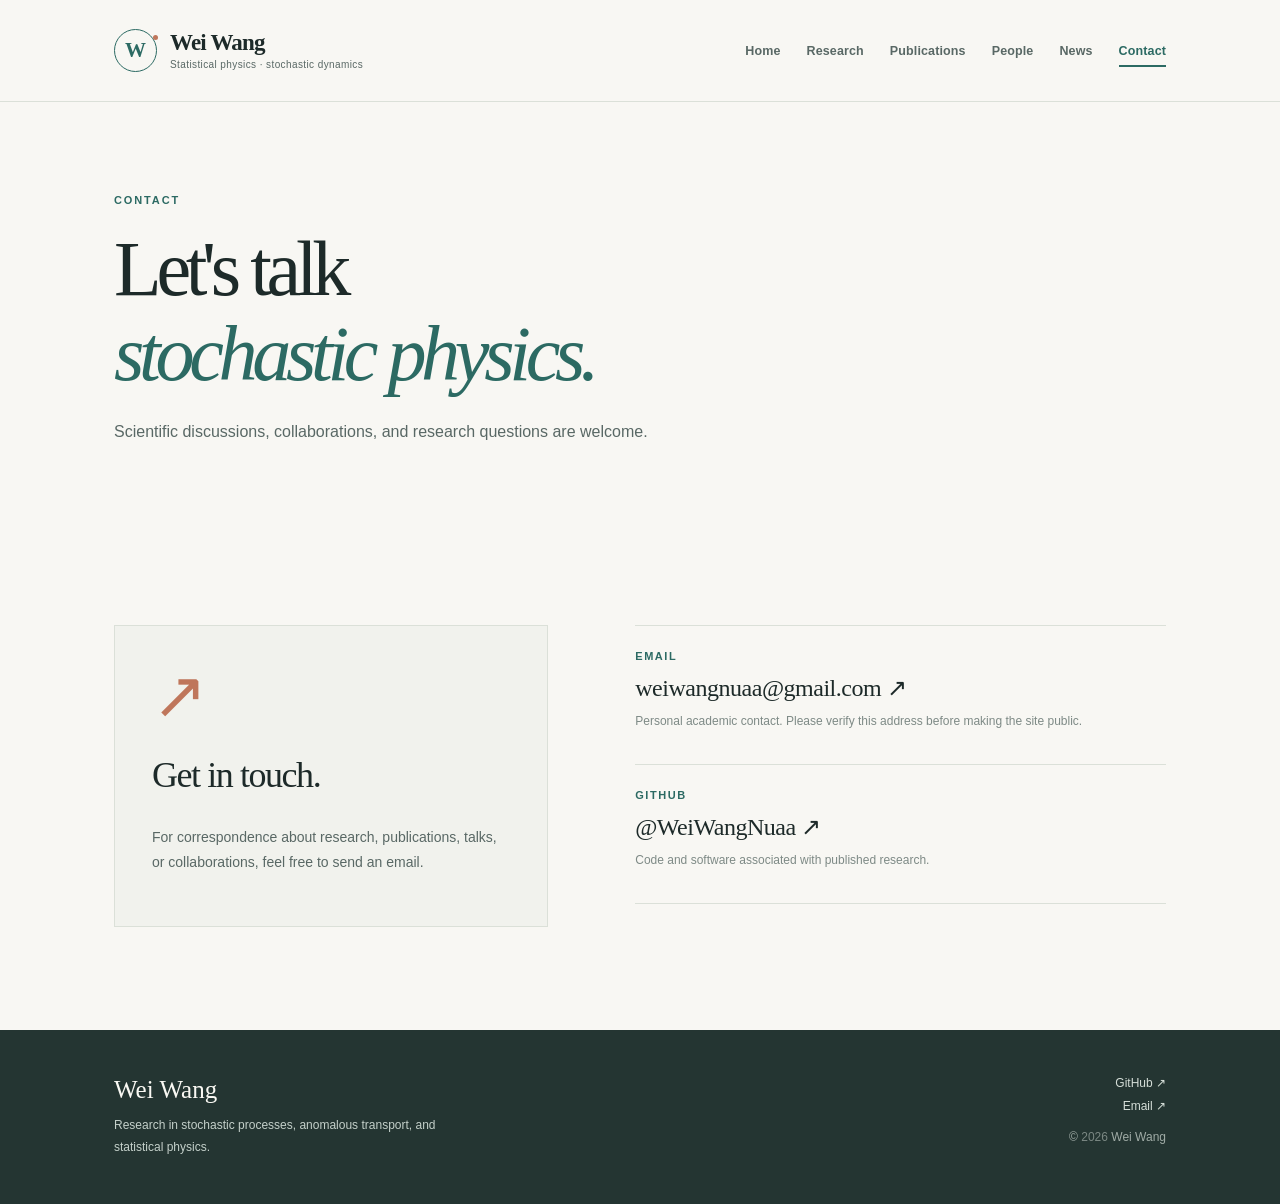
==== contact/index.html @ 881d7e01 "Publish Wei Wang’s academic website" ====
<!doctype html>
<html lang="en"><head>
  <meta charset="utf-8"><meta name="viewport" content="width=device-width, initial-scale=1">
  <meta name="color-scheme" content="light">
  <meta name="description" content="Get in touch with Wei Wang about stochastic physics research and collaboration.">
  <meta name="author" content="Wei Wang">
  <meta property="og:type" content="website"><meta property="og:title" content="Contact | Wei Wang">
  <meta property="og:description" content="Get in touch with Wei Wang about stochastic physics research and collaboration."><meta property="og:url" content="https://weiwangnuaa.github.io/contact/">
  <meta name="theme-color" content="#f8f7f3">
  <link rel="canonical" href="https://weiwangnuaa.github.io/contact/">
  <link rel="icon" type="image/svg+xml" href="../assets/favicon.svg">
  <link rel="stylesheet" href="../assets/styles.css">
  <script src="../assets/site.js" defer></script>
  <title>Contact | Wei Wang</title>
</head><body>
<a class="skip-link" href="#main">Skip to content</a>
<header class="site-header">
  <div class="container header-inner">
    <a class="brand" href="../" aria-label="Wei Wang, home">
      <span class="brand-icon" aria-hidden="true"><span>W</span><i></i></span>
      <span class="brand-lines"><b>Wei Wang</b><small>Statistical physics · stochastic dynamics</small></span>
    </a>
    <button class="menu-toggle" type="button" aria-expanded="false" aria-controls="main-navigation"><span class="menu-text">Menu</span><span class="menu-lines" aria-hidden="true"><i></i><i></i><i></i></span></button>
    <nav id="main-navigation" class="site-nav" aria-label="Main navigation"><a class="nav-link" href="../">Home</a><a class="nav-link" href="../research/">Research</a><a class="nav-link" href="../publications/">Publications</a><a class="nav-link" href="../people/">People</a><a class="nav-link" href="../news/">News</a><a class="nav-link is-active" href="../contact/" aria-current="page">Contact</a></nav>
  </div>
</header>
<main id="main" tabindex="-1"><section class="page-intro container"><p class="eyebrow">CONTACT</p><h1>Let's talk<br><em>stochastic physics.</em></h1><p class="page-lead">Scientific discussions, collaborations, and research questions are welcome.</p></section>
<section class="section"><div class="container contact-grid"><div class="contact-highlight"><div class="contact-symbol" aria-hidden="true">↗</div><h2>Get in touch.</h2><p>For correspondence about research, publications, talks, or collaborations, feel free to send an email.</p></div><div class="contact-links"><div><span class="contact-label">EMAIL</span><a class="contact-big" href="mailto:weiwangnuaa@gmail.com">weiwangnuaa@gmail.com ↗</a><p>Personal academic contact. Please verify this address before making the site public.</p></div><div><span class="contact-label">GITHUB</span><a class="contact-big" href="https://github.com/WeiWangNuaa" target="_blank" rel="noopener noreferrer">@WeiWangNuaa ↗</a><p>Code and software associated with published research.</p></div></div></div></section></main>
<footer class="site-footer"><div class="container footer-grid">
  <div><a class="footer-name" href="../">Wei Wang</a><p>Research in stochastic processes, anomalous transport, and statistical physics.</p></div>
  <div class="footer-right"><a href="https://github.com/WeiWangNuaa" target="_blank" rel="noopener noreferrer">GitHub ↗</a><a href="mailto:weiwangnuaa@gmail.com">Email ↗</a><span>© <span id="copyright-year">2026</span> Wei Wang</span></div>
</div></footer>
</body></html>
---- assets/styles.css ----
/* Academic website for Wei Wang — plain CSS, no build step. */
:root{--paper:#f8f7f3;--paper-alt:#f1f2ed;--white:#fff;--ink:#1d2a29;--soft:#596865;--muted:#7e8a86;--accent:#2c6a63;--accent-hover:#214f4a;--rust:#bf765b;--border:#dbe0d8;--serif:Georgia,"Times New Roman",serif;--sans:Inter,ui-sans-serif,-apple-system,BlinkMacSystemFont,"Segoe UI",Arial,sans-serif;--container:1120px}
*{box-sizing:border-box}html{scroll-behavior:smooth}body{margin:0;color:var(--ink);background:var(--paper);font-family:var(--sans);-webkit-font-smoothing:antialiased}a{color:inherit;text-decoration:none}button,input{font:inherit}button{cursor:pointer}a:focus-visible,button:focus-visible,input:focus-visible{outline:3px solid var(--rust);outline-offset:4px}img{max-width:100%;display:block}p{line-height:1.78}h1,h2,h3,h4,p{margin-top:0}.container{max-width:var(--container);padding:0 34px;margin:0 auto}.sr-only{position:absolute;width:1px;height:1px;padding:0;margin:-1px;overflow:hidden;clip:rect(0,0,0,0);white-space:nowrap;border:0}.skip-link{position:absolute;left:10px;top:-70px;background:var(--ink);color:#fff;padding:12px;z-index:50}.skip-link:focus{top:10px}.site-header{border-bottom:1px solid var(--border);background:rgba(248,247,243,.97);z-index:20;position:relative}.header-inner{display:flex;align-items:center;justify-content:space-between;height:101px;gap:22px}.brand{display:flex;align-items:center;gap:13px;flex-shrink:0}.brand-icon{display:flex;align-items:center;justify-content:center;position:relative;width:43px;height:43px;border:1.5px solid var(--accent);border-radius:50%;color:var(--accent);font-family:var(--serif);font-weight:bold;font-size:21px}.brand-icon i{width:5px;height:5px;background:var(--rust);border-radius:50%;position:absolute;right:-2px;top:5px}.brand-lines{display:flex;flex-direction:column;gap:5px}.brand-lines b{font-family:var(--serif);font-size:23px;letter-spacing:-.035em;line-height:1}.brand-lines small{font-size:10px;letter-spacing:.04em;color:var(--soft);white-space:nowrap}.site-nav{display:flex;align-items:center;gap:26px}.nav-link{font-size:12.5px;font-weight:590;letter-spacing:.01em;color:var(--soft);transition:color .2s}.nav-link:hover,.nav-link.is-active{color:var(--accent)}.nav-link.is-active:after{content:"";display:block;height:2px;background:var(--accent);margin-top:7px;margin-bottom:-9px}.menu-toggle{display:none}.eyebrow{margin:0 0 19px;color:var(--accent);font-size:11px;font-weight:760;line-height:1.4;letter-spacing:.17em;text-transform:uppercase}.hero{overflow:hidden}.hero-grid{display:grid;grid-template-columns:1.02fr .98fr;align-items:center;gap:52px;padding-top:106px;padding-bottom:112px}.hero-label{display:flex;align-items:center;gap:10px}.status-dot{display:inline-block;width:7px;height:7px;border-radius:50%;background:var(--rust);box-shadow:0 0 0 4px #bf765b16}.hero h1,.page-intro h1{font-family:var(--serif);font-weight:400;letter-spacing:-.068em;line-height:1.08;font-size:clamp(53px,5.1vw,78px);margin-bottom:26px}.hero h1 em,.page-intro h1 em,.outro-section h2 em{font-weight:400;color:var(--accent)}.hero-description{max-width:510px;font-size:17px;line-height:1.8;color:var(--soft);margin-bottom:29px}.hero-actions,.person-actions{display:flex;flex-wrap:wrap;gap:12px;align-items:center}.btn{display:inline-flex;align-items:center;justify-content:center;gap:20px;min-height:47px;padding:0 21px;font-size:13px;font-weight:650;transition:background .2s,transform .2s,color .2s}.btn:hover{transform:translateY(-2px)}.btn-primary{color:#fff;background:var(--accent);border:1px solid var(--accent)}.btn-primary:hover{background:var(--accent-hover)}.btn-outline{border:1px solid #aab9b0;color:var(--accent)}.btn-outline:hover{border-color:var(--accent);background:#fff}.btn-plain{color:var(--accent);border:1px solid transparent}.btn-plain:hover{border-color:var(--border)}.hero-footnote{display:flex;align-items:center;gap:15px;color:var(--muted);font-size:11px;letter-spacing:.015em;margin:49px 0 0}.thin-line{width:34px;height:1px;background:var(--rust)}.hero-art{position:relative;background:#edf0e9;border:1px solid #dfe5da;padding:20px 19px 10px;box-shadow:12px 14px 0 #e9eae3}.figure-topline,.figure-bottomline{display:flex;justify-content:space-between;text-transform:uppercase;font-size:10px;font-weight:650;color:#667972;letter-spacing:.08em}.figure-topline{padding:6px 8px 0}.figure-bottomline{padding:0 8px 8px}.trajectory{width:100%;height:auto;aspect-ratio:640/560;object-fit:contain}.section{padding:103px 0}.pale-section{background:var(--paper-alt);border-top:1px solid #e4e8df;border-bottom:1px solid #e4e8df}.section-heading{display:flex;justify-content:space-between;align-items:end;gap:24px;margin-bottom:34px}.section-heading h2,.section-title,.outro-section h2{font-family:var(--serif);font-weight:400;font-size:clamp(33px,3.2vw,47px);letter-spacing:-.05em;line-height:1.16;margin:0}.section-more,.inline-arrow{color:var(--accent);font-size:13px;font-weight:700}.section-more{padding-bottom:7px;white-space:nowrap}.section-more:hover,.inline-arrow:hover{text-decoration:underline;text-underline-offset:4px}.research-grid{display:grid;grid-template-columns:repeat(3,1fr);gap:17px}.research-card{position:relative;min-height:316px;background:var(--paper);padding:27px 27px 28px;border:1px solid var(--border);transition:box-shadow .2s,transform .2s,border-color .2s}.research-card:hover{transform:translateY(-4px);box-shadow:0 18px 24px #283b300d;border-color:#bacbc0}.research-number{font-size:10px;font-weight:730;letter-spacing:.12em;color:var(--accent)}.mini-visual{height:100px;margin:10px 0 10px;position:relative;display:flex;align-items:center;justify-content:center;overflow:hidden}.mini-visual span{display:block;position:absolute}.mini-visual-one span{border:2px solid var(--accent);border-radius:47% 53% 44% 56%;width:106px;height:55px;transform:rotate(-20deg);opacity:.5}.mini-visual-one span:nth-child(2){transform:rotate(27deg);border-color:var(--rust);width:88px;height:60px}.mini-visual-one span:nth-child(3){transform:rotate(70deg);width:116px;height:38px}.mini-visual-two span{width:84px;height:84px;border:2px solid var(--rust);border-left-color:transparent;border-radius:50%;transform:rotate(35deg)}.mini-visual-two span:nth-child(2){width:62px;height:62px;border-color:var(--accent);border-top-color:transparent;transform:rotate(-25deg)}.mini-visual-two span:nth-child(3){width:8px;height:8px;background:var(--ink);border-radius:50%}.mini-visual-three span{width:145px;height:1px;background:var(--border);transform:rotate(-12deg)}.mini-visual-three span:nth-child(2){width:100px;height:2px;background:var(--accent);transform:rotate(27deg)}.mini-visual-three span:nth-child(3){width:10px;height:10px;border:2px solid var(--rust);border-radius:50%;background:var(--paper)}.research-card h3{font-family:var(--serif);font-weight:500;letter-spacing:-.025em;font-size:23px;margin:10px 0}.research-card p{font-size:13px;line-height:1.75;color:var(--soft);margin:0;max-width:290px}.card-arrow{position:absolute;right:24px;bottom:24px;color:var(--accent);font-size:18px}.pub-list{border-top:1px solid var(--border)}.pub-item{display:grid;grid-template-columns:37px 1fr;gap:22px;border-bottom:1px solid var(--border);padding:28px 0 30px}.pub-icon,.pub-index{font-family:var(--serif);color:var(--rust);font-size:19px;padding-top:12px}.pub-index{font-size:14px}.pub-meta{display:flex;align-items:center;gap:9px;color:var(--accent);font-size:11px;font-weight:710;letter-spacing:.065em;text-transform:uppercase}.meta-dot{color:#c8cfc6}.pub-body h3{font-family:var(--serif);font-size:23px;line-height:1.35;font-weight:500;letter-spacing:-.027em;margin:8px 0 8px;max-width:870px}.pub-body h3 a:hover{color:var(--accent)}.pub-authors,.pub-citation{color:var(--soft);font-size:12.5px;line-height:1.6;margin:0 0 4px}.pub-authors strong{color:var(--ink)}.pub-citation{font-style:italic}.pub-description{font-size:13px;color:var(--soft);margin:11px 0 7px;line-height:1.65}.pub-links{display:flex;gap:19px;margin-top:12px}.pub-links a{color:var(--accent);font-size:12px;font-weight:700}.pub-links a:hover{text-decoration:underline}.news-layout{display:grid;grid-template-columns:1fr 1.35fr;gap:87px}.aside-copy{max-width:290px;color:var(--soft);font-size:14px;margin:20px 0 23px}.news-list{border-top:1px solid var(--border)}.news-entry{display:grid;grid-template-columns:99px 1fr;gap:28px;padding:22px 0;border-bottom:1px solid var(--border)}.news-entry time{color:var(--accent);font-weight:720;font-size:11px;white-space:nowrap;margin-top:5px}.news-entry p{margin:0;color:var(--soft);font-size:13px;line-height:1.7}.news-entry a{color:var(--accent);font-weight:700;white-space:nowrap}.outro-section{padding:92px 0 97px;background:var(--paper)}.outro-grid{display:grid;grid-template-columns:1.3fr .7fr;align-items:center;gap:65px}.outro-section h2{line-height:1.23}.outro-section p:not(.eyebrow){font-size:14px;line-height:1.9;color:var(--soft);margin:0 0 22px}.site-footer{background:#243532;color:#f9f8f3;padding:46px 0}.footer-grid{display:grid;grid-template-columns:1fr auto;gap:40px}.footer-name{font-family:var(--serif);font-size:25px}.site-footer p{color:#c4d0ca;font-size:12px;max-width:340px;margin:11px 0 0}.footer-right{display:flex;align-items:end;flex-direction:column;gap:9px}.footer-right a,.footer-right span{font-size:12px;color:#d5ded8}.footer-right a:hover{text-decoration:underline}.footer-right span{opacity:.7;margin-top:8px}.page-intro{padding-top:91px;padding-bottom:75px}.page-intro h1{font-size:clamp(53px,6.1vw,82px);margin-bottom:21px}.page-lead{max-width:685px;font-size:16px;line-height:1.85;color:var(--soft);margin:0}.hairline{border-top:1px solid var(--border)}.research-detail{padding-top:19px}.theme-row{display:grid;grid-template-columns:30% 1fr;border-bottom:1px solid var(--border);padding:56px 0 62px;gap:70px;scroll-margin-top:50px}.theme-left{position:relative}.theme-index{color:var(--accent);font-size:11px;font-weight:750;letter-spacing:.12em}.theme-mark{font-family:var(--serif);font-size:100px;color:#afc3b9;line-height:1.25;font-weight:400}.mark-two{color:#d9ab93}.mark-three{color:#a9c7c8}.mark-four{font-size:74px;color:#c8c3ac;padding-top:20px}.theme-right h2{font-family:var(--serif);font-weight:500;font-size:35px;line-height:1.22;letter-spacing:-.035em;margin-bottom:17px}.theme-right p{font-size:15px;color:var(--soft);max-width:760px;line-height:1.88}.tag-row{display:flex;flex-wrap:wrap;gap:8px;margin:22px 0}.tag-row span{border:1px solid var(--border);padding:7px 10px;font-size:11px;color:var(--soft)}.publication-section{padding-top:0}.publication-toolbar{display:flex;justify-content:space-between;gap:20px;align-items:center;padding-bottom:26px}.filter-box{display:flex;gap:6px;flex-wrap:wrap}.filter-chip{border:1px solid var(--border);background:transparent;padding:9px 14px;font-size:12px;color:var(--soft)}.filter-chip.selected,.filter-chip:hover{background:var(--accent);color:#fff;border-color:var(--accent)}.search-label input{background:transparent;border:1px solid var(--border);border-radius:0;padding:11px 13px;width:250px;font-size:12px;color:var(--ink)}.search-label input::placeholder{color:#8a948f}.full-pubs .pub-item{padding:31px 0}.full-pubs .pub-body h3{font-size:24px}.empty-state{text-align:center;color:var(--soft);padding:35px}.small-note{margin-top:27px;padding-left:18px;border-left:2px solid var(--rust);font-size:12px;color:var(--soft);max-width:800px;line-height:1.7}.people-section{padding-top:12px}.profile-grid{display:grid;grid-template-columns:310px 1fr;gap:85px}.portrait-placeholder{width:100%;aspect-ratio:4/5;background:linear-gradient(130deg,#dce6db,#e9ebe4 60%,#dbe1d7);border:1px solid var(--border);display:flex;flex-direction:column;align-items:center;justify-content:center;gap:15px}.portrait-placeholder span{color:#668278;font:normal 108px var(--serif);letter-spacing:-.1em;padding-right:11px}.portrait-placeholder small{color:#7a9087;text-transform:uppercase;font-size:9px;letter-spacing:.18em}.portrait-caption{font-size:10px;color:var(--muted);text-align:center;margin-top:12px}.profile-role{color:var(--accent)!important;font-weight:650}.profile-copy p{font-size:15px;color:var(--soft);line-height:1.84}.profile-copy h3{font-family:var(--serif);font-size:27px;font-weight:500;margin:34px 0 17px}.cv-line{display:grid;grid-template-columns:110px 1fr;gap:12px;padding:14px 0;border-top:1px solid var(--border)}.cv-line span{color:var(--accent);font-size:12px;font-weight:700}.cv-line b{display:block;font-size:13px;font-weight:670}.cv-line small{display:block;color:var(--soft);font-size:12px;line-height:1.6;margin-top:4px}.person-actions{margin-top:26px}.narrow-container{max-width:900px}.body-copy{color:var(--soft);font-size:15px;line-height:1.85;max-width:720px;margin-top:16px}.timeline{border-top:1px solid var(--border)}.timeline-item{display:grid;grid-template-columns:240px 1fr;gap:30px;padding:32px 0;border-bottom:1px solid var(--border)}.timeline-date time{display:block;color:var(--accent);font-weight:740;font-size:13px}.timeline-date span{display:block;font-size:11px;color:var(--muted);margin-top:10px;text-transform:uppercase;letter-spacing:.07em}.timeline-body p{font-family:var(--serif);font-size:20px;line-height:1.6;margin:0 0 13px}.timeline-body a{color:var(--accent);font-size:12px;font-weight:700}.contact-grid{display:grid;grid-template-columns:.9fr 1.1fr;gap:87px}.contact-highlight{padding:37px;background:var(--paper-alt);border:1px solid var(--border)}.contact-symbol{font-family:var(--serif);font-size:66px;color:var(--rust);line-height:1;margin-bottom:25px}.contact-highlight h2{font-family:var(--serif);font-size:36px;font-weight:400;letter-spacing:-.04em}.contact-highlight p{font-size:14px;color:var(--soft)}.contact-links>div{padding:24px 0 32px;border-top:1px solid var(--border)}.contact-links>div:last-child{border-bottom:1px solid var(--border)}.contact-label{display:block;color:var(--accent);letter-spacing:.14em;font-size:11px;font-weight:740;margin-bottom:12px}.contact-big{font-family:var(--serif);font-size:24px;letter-spacing:-.02em;overflow-wrap:anywhere}.contact-big:hover{color:var(--accent)}.contact-links p{font-size:12px;color:var(--muted);margin:9px 0 0}
@media(max-width:1100px){.site-nav{gap:17px}.brand-lines small{font-size:9px}.hero-grid{gap:30px}.hero h1{font-size:58px}}
@media(max-width:820px){.container{padding:0 25px}.header-inner{height:80px}.menu-toggle{display:flex;background:transparent;border:1px solid var(--border);padding:9px 11px;align-items:center;gap:11px;color:var(--ink)}.menu-text{font-size:12px;font-weight:650}.menu-lines{display:flex;flex-direction:column;gap:4px}.menu-lines i{height:1.5px;background:var(--ink);width:15px;display:block}.site-nav{display:none;position:absolute;left:0;right:0;top:80px;flex-direction:column;align-items:stretch;gap:0;padding:15px 25px 19px;background:var(--paper);border-bottom:1px solid var(--border);box-shadow:0 9px 15px #1d2a2912}.site-nav.is-open{display:flex}.nav-link{padding:11px 0;font-size:14px}.nav-link.is-active:after{display:none}.hero-grid{padding-top:66px;padding-bottom:72px;grid-template-columns:1fr;gap:44px}.hero h1{font-size:clamp(54px,8vw,76px)}.hero-art{max-width:570px}.section{padding:75px 0}.research-grid{grid-template-columns:1fr 1fr}.research-card:last-child{grid-column:1/-1;min-height:260px}.news-layout,.outro-grid{gap:33px;grid-template-columns:1fr 1fr}.theme-row{gap:30px;grid-template-columns:25% 1fr}.profile-grid{grid-template-columns:220px 1fr;gap:40px}.contact-grid{gap:35px}}
@media(max-width:600px){.container{padding:0 22px}.header-inner{height:74px}.brand-icon{height:36px;width:36px;font-size:18px}.brand-lines b{font-size:20px}.brand-lines small{font-size:9px}.site-nav{top:74px}.hero-grid{padding-top:58px;padding-bottom:61px}.eyebrow{font-size:10px}.hero h1,.page-intro h1{font-size:clamp(48px,11vw,64px)}.hero-description{font-size:15px}.hero-footnote{margin-top:32px}.hero-art{padding:12px 10px 6px;box-shadow:7px 8px 0 #e9eae3}.figure-topline,.figure-bottomline{font-size:8px}.section{padding:65px 0}.section-heading{align-items:start;flex-direction:column;gap:12px;margin-bottom:23px}.section-heading h2,.section-title{font-size:36px}.research-grid{grid-template-columns:1fr;gap:12px}.research-card,.research-card:last-child{grid-column:auto;min-height:265px}.mini-visual{height:78px}.research-card h3{font-size:25px}.pub-item{grid-template-columns:22px 1fr;gap:13px;padding:22px 0}.pub-body h3,.full-pubs .pub-body h3{font-size:20px}.pub-authors{font-size:12px}.news-layout,.outro-grid{grid-template-columns:1fr;gap:28px}.news-entry{grid-template-columns:80px 1fr;gap:13px}.news-entry time{font-size:10px}.outro-section{padding:65px 0}.footer-grid{grid-template-columns:1fr;gap:25px}.footer-right{align-items:start}.page-intro{padding:59px 22px 48px}.page-lead{font-size:15px}.theme-row{grid-template-columns:1fr;gap:10px;padding:36px 0 43px}.theme-left{display:flex;align-items:center;justify-content:space-between}.theme-mark{font-size:47px;line-height:1}.mark-four{padding:0;font-size:39px}.theme-right h2{font-size:29px}.theme-right p{font-size:14px}.publication-toolbar{align-items:stretch;flex-direction:column}.search-label input{width:100%}.profile-grid{grid-template-columns:1fr;gap:26px}.portrait-placeholder{max-width:285px}.profile-copy p{font-size:14px}.cv-line{grid-template-columns:90px 1fr}.timeline-item{grid-template-columns:1fr;gap:15px}.timeline-date{display:flex;gap:13px;align-items:center}.timeline-date span{margin:0}.timeline-body p{font-size:19px}.contact-grid{grid-template-columns:1fr;gap:35px}.contact-highlight{padding:28px}.contact-big{font-size:22px}}
@media(prefers-reduced-motion:reduce){html{scroll-behavior:auto}*,*::before,*::after{animation:none!important;transition:none!important}}
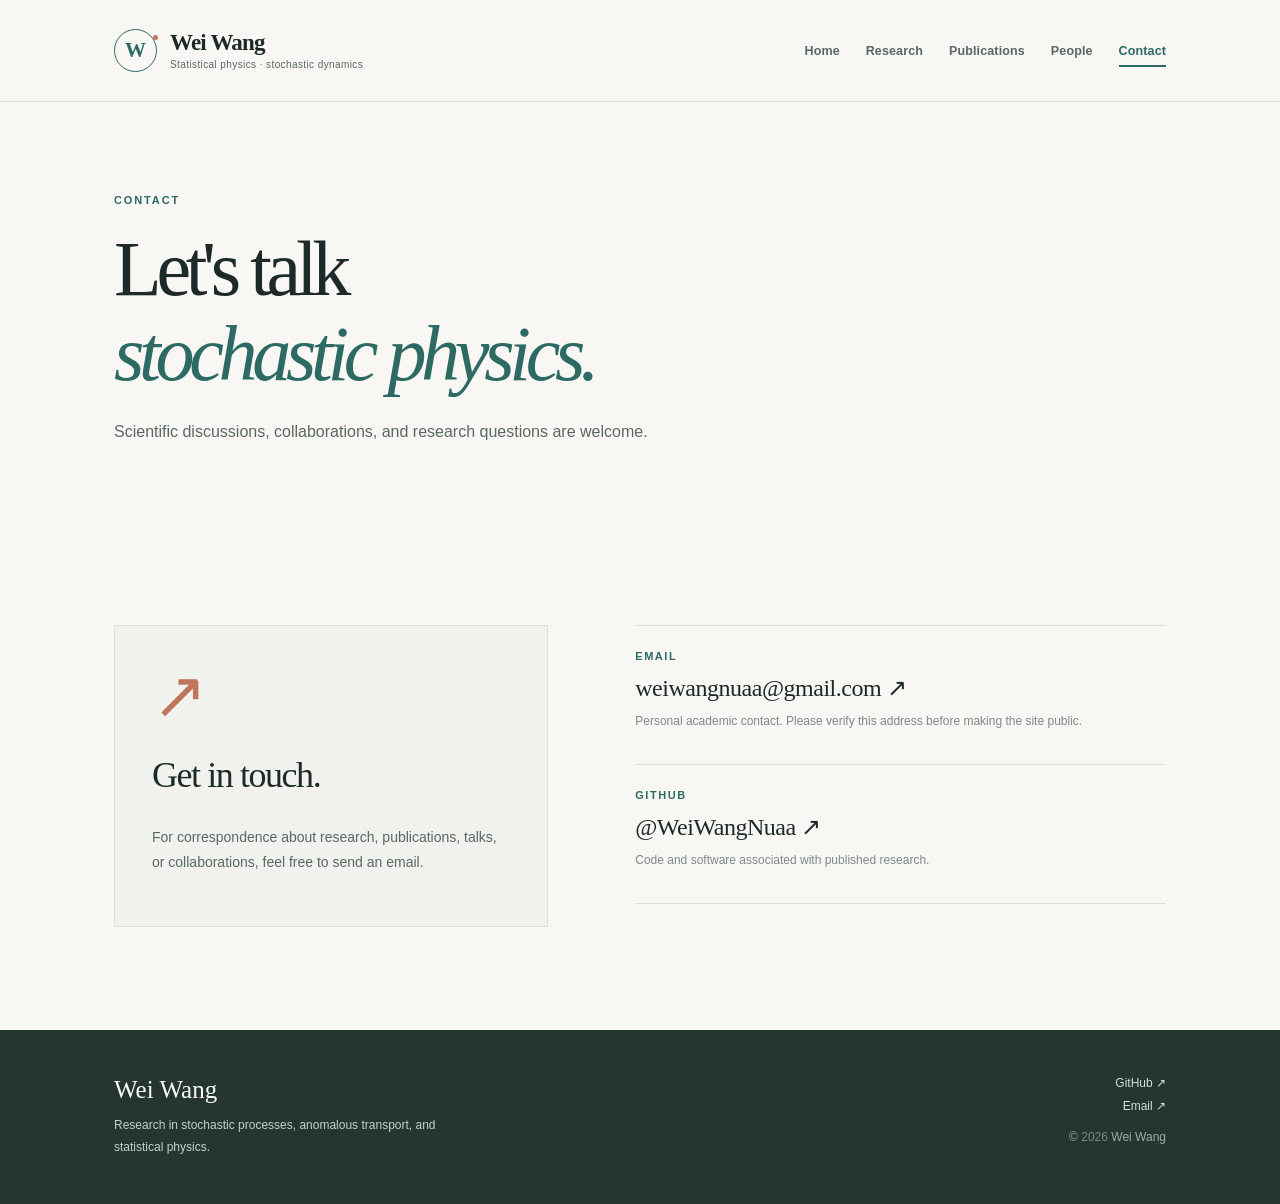
==== commit 69c354b8: "Remove News from the site navigation" ====
--- a/contact/index.html
+++ b/contact/index.html
@@ -21,7 +21,7 @@
       <span class="brand-lines"><b>Wei Wang</b><small>Statistical physics · stochastic dynamics</small></span>
     </a>
     <button class="menu-toggle" type="button" aria-expanded="false" aria-controls="main-navigation"><span class="menu-text">Menu</span><span class="menu-lines" aria-hidden="true"><i></i><i></i><i></i></span></button>
-    <nav id="main-navigation" class="site-nav" aria-label="Main navigation"><a class="nav-link" href="../">Home</a><a class="nav-link" href="../research/">Research</a><a class="nav-link" href="../publications/">Publications</a><a class="nav-link" href="../people/">People</a><a class="nav-link" href="../news/">News</a><a class="nav-link is-active" href="../contact/" aria-current="page">Contact</a></nav>
+    <nav id="main-navigation" class="site-nav" aria-label="Main navigation"><a class="nav-link" href="../">Home</a><a class="nav-link" href="../research/">Research</a><a class="nav-link" href="../publications/">Publications</a><a class="nav-link" href="../people/">People</a><a class="nav-link is-active" href="../contact/" aria-current="page">Contact</a></nav>
   </div>
 </header>
 <main id="main" tabindex="-1"><section class="page-intro container"><p class="eyebrow">CONTACT</p><h1>Let's talk<br><em>stochastic physics.</em></h1><p class="page-lead">Scientific discussions, collaborations, and research questions are welcome.</p></section>
--- a/assets/styles.css
+++ b/assets/styles.css
@@ -1,7 +1,39 @@
 /* Academic website for Wei Wang — plain CSS, no build step. */
 :root{--paper:#f8f7f3;--paper-alt:#f1f2ed;--white:#fff;--ink:#1d2a29;--soft:#596865;--muted:#7e8a86;--accent:#2c6a63;--accent-hover:#214f4a;--rust:#bf765b;--border:#dbe0d8;--serif:Georgia,"Times New Roman",serif;--sans:Inter,ui-sans-serif,-apple-system,BlinkMacSystemFont,"Segoe UI",Arial,sans-serif;--container:1120px}
-*{box-sizing:border-box}html{scroll-behavior:smooth}body{margin:0;color:var(--ink);background:var(--paper);font-family:var(--sans);-webkit-font-smoothing:antialiased}a{color:inherit;text-decoration:none}button,input{font:inherit}button{cursor:pointer}a:focus-visible,button:focus-visible,input:focus-visible{outline:3px solid var(--rust);outline-offset:4px}img{max-width:100%;display:block}p{line-height:1.78}h1,h2,h3,h4,p{margin-top:0}.container{max-width:var(--container);padding:0 34px;margin:0 auto}.sr-only{position:absolute;width:1px;height:1px;padding:0;margin:-1px;overflow:hidden;clip:rect(0,0,0,0);white-space:nowrap;border:0}.skip-link{position:absolute;left:10px;top:-70px;background:var(--ink);color:#fff;padding:12px;z-index:50}.skip-link:focus{top:10px}.site-header{border-bottom:1px solid var(--border);background:rgba(248,247,243,.97);z-index:20;position:relative}.header-inner{display:flex;align-items:center;justify-content:space-between;height:101px;gap:22px}.brand{display:flex;align-items:center;gap:13px;flex-shrink:0}.brand-icon{display:flex;align-items:center;justify-content:center;position:relative;width:43px;height:43px;border:1.5px solid var(--accent);border-radius:50%;color:var(--accent);font-family:var(--serif);font-weight:bold;font-size:21px}.brand-icon i{width:5px;height:5px;background:var(--rust);border-radius:50%;position:absolute;right:-2px;top:5px}.brand-lines{display:flex;flex-direction:column;gap:5px}.brand-lines b{font-family:var(--serif);font-size:23px;letter-spacing:-.035em;line-height:1}.brand-lines small{font-size:10px;letter-spacing:.04em;color:var(--soft);white-space:nowrap}.site-nav{display:flex;align-items:center;gap:26px}.nav-link{font-size:12.5px;font-weight:590;letter-spacing:.01em;color:var(--soft);transition:color .2s}.nav-link:hover,.nav-link.is-active{color:var(--accent)}.nav-link.is-active:after{content:"";display:block;height:2px;background:var(--accent);margin-top:7px;margin-bottom:-9px}.menu-toggle{display:none}.eyebrow{margin:0 0 19px;color:var(--accent);font-size:11px;font-weight:760;line-height:1.4;letter-spacing:.17em;text-transform:uppercase}.hero{overflow:hidden}.hero-grid{display:grid;grid-template-columns:1.02fr .98fr;align-items:center;gap:52px;padding-top:106px;padding-bottom:112px}.hero-label{display:flex;align-items:center;gap:10px}.status-dot{display:inline-block;width:7px;height:7px;border-radius:50%;background:var(--rust);box-shadow:0 0 0 4px #bf765b16}.hero h1,.page-intro h1{font-family:var(--serif);font-weight:400;letter-spacing:-.068em;line-height:1.08;font-size:clamp(53px,5.1vw,78px);margin-bottom:26px}.hero h1 em,.page-intro h1 em,.outro-section h2 em{font-weight:400;color:var(--accent)}.hero-description{max-width:510px;font-size:17px;line-height:1.8;color:var(--soft);margin-bottom:29px}.hero-actions,.person-actions{display:flex;flex-wrap:wrap;gap:12px;align-items:center}.btn{display:inline-flex;align-items:center;justify-content:center;gap:20px;min-height:47px;padding:0 21px;font-size:13px;font-weight:650;transition:background .2s,transform .2s,color .2s}.btn:hover{transform:translateY(-2px)}.btn-primary{color:#fff;background:var(--accent);border:1px solid var(--accent)}.btn-primary:hover{background:var(--accent-hover)}.btn-outline{border:1px solid #aab9b0;color:var(--accent)}.btn-outline:hover{border-color:var(--accent);background:#fff}.btn-plain{color:var(--accent);border:1px solid transparent}.btn-plain:hover{border-color:var(--border)}.hero-footnote{display:flex;align-items:center;gap:15px;color:var(--muted);font-size:11px;letter-spacing:.015em;margin:49px 0 0}.thin-line{width:34px;height:1px;background:var(--rust)}.hero-art{position:relative;background:#edf0e9;border:1px solid #dfe5da;padding:20px 19px 10px;box-shadow:12px 14px 0 #e9eae3}.figure-topline,.figure-bottomline{display:flex;justify-content:space-between;text-transform:uppercase;font-size:10px;font-weight:650;color:#667972;letter-spacing:.08em}.figure-topline{padding:6px 8px 0}.figure-bottomline{padding:0 8px 8px}.trajectory{width:100%;height:auto;aspect-ratio:640/560;object-fit:contain}.section{padding:103px 0}.pale-section{background:var(--paper-alt);border-top:1px solid #e4e8df;border-bottom:1px solid #e4e8df}.section-heading{display:flex;justify-content:space-between;align-items:end;gap:24px;margin-bottom:34px}.section-heading h2,.section-title,.outro-section h2{font-family:var(--serif);font-weight:400;font-size:clamp(33px,3.2vw,47px);letter-spacing:-.05em;line-height:1.16;margin:0}.section-more,.inline-arrow{color:var(--accent);font-size:13px;font-weight:700}.section-more{padding-bottom:7px;white-space:nowrap}.section-more:hover,.inline-arrow:hover{text-decoration:underline;text-underline-offset:4px}.research-grid{display:grid;grid-template-columns:repeat(3,1fr);gap:17px}.research-card{position:relative;min-height:316px;background:var(--paper);padding:27px 27px 28px;border:1px solid var(--border);transition:box-shadow .2s,transform .2s,border-color .2s}.research-card:hover{transform:translateY(-4px);box-shadow:0 18px 24px #283b300d;border-color:#bacbc0}.research-number{font-size:10px;font-weight:730;letter-spacing:.12em;color:var(--accent)}.mini-visual{height:100px;margin:10px 0 10px;position:relative;display:flex;align-items:center;justify-content:center;overflow:hidden}.mini-visual span{display:block;position:absolute}.mini-visual-one span{border:2px solid var(--accent);border-radius:47% 53% 44% 56%;width:106px;height:55px;transform:rotate(-20deg);opacity:.5}.mini-visual-one span:nth-child(2){transform:rotate(27deg);border-color:var(--rust);width:88px;height:60px}.mini-visual-one span:nth-child(3){transform:rotate(70deg);width:116px;height:38px}.mini-visual-two span{width:84px;height:84px;border:2px solid var(--rust);border-left-color:transparent;border-radius:50%;transform:rotate(35deg)}.mini-visual-two span:nth-child(2){width:62px;height:62px;border-color:var(--accent);border-top-color:transparent;transform:rotate(-25deg)}.mini-visual-two span:nth-child(3){width:8px;height:8px;background:var(--ink);border-radius:50%}.mini-visual-three span{width:145px;height:1px;background:var(--border);transform:rotate(-12deg)}.mini-visual-three span:nth-child(2){width:100px;height:2px;background:var(--accent);transform:rotate(27deg)}.mini-visual-three span:nth-child(3){width:10px;height:10px;border:2px solid var(--rust);border-radius:50%;background:var(--paper)}.research-card h3{font-family:var(--serif);font-weight:500;letter-spacing:-.025em;font-size:23px;margin:10px 0}.research-card p{font-size:13px;line-height:1.75;color:var(--soft);margin:0;max-width:290px}.card-arrow{position:absolute;right:24px;bottom:24px;color:var(--accent);font-size:18px}.pub-list{border-top:1px solid var(--border)}.pub-item{display:grid;grid-template-columns:37px 1fr;gap:22px;border-bottom:1px solid var(--border);padding:28px 0 30px}.pub-icon,.pub-index{font-family:var(--serif);color:var(--rust);font-size:19px;padding-top:12px}.pub-index{font-size:14px}.pub-meta{display:flex;align-items:center;gap:9px;color:var(--accent);font-size:11px;font-weight:710;letter-spacing:.065em;text-transform:uppercase}.meta-dot{color:#c8cfc6}.pub-body h3{font-family:var(--serif);font-size:23px;line-height:1.35;font-weight:500;letter-spacing:-.027em;margin:8px 0 8px;max-width:870px}.pub-body h3 a:hover{color:var(--accent)}.pub-authors,.pub-citation{color:var(--soft);font-size:12.5px;line-height:1.6;margin:0 0 4px}.pub-authors strong{color:var(--ink)}.pub-citation{font-style:italic}.pub-description{font-size:13px;color:var(--soft);margin:11px 0 7px;line-height:1.65}.pub-links{display:flex;gap:19px;margin-top:12px}.pub-links a{color:var(--accent);font-size:12px;font-weight:700}.pub-links a:hover{text-decoration:underline}.news-layout{display:grid;grid-template-columns:1fr 1.35fr;gap:87px}.aside-copy{max-width:290px;color:var(--soft);font-size:14px;margin:20px 0 23px}.news-list{border-top:1px solid var(--border)}.news-entry{display:grid;grid-template-columns:99px 1fr;gap:28px;padding:22px 0;border-bottom:1px solid var(--border)}.news-entry time{color:var(--accent);font-weight:720;font-size:11px;white-space:nowrap;margin-top:5px}.news-entry p{margin:0;color:var(--soft);font-size:13px;line-height:1.7}.news-entry a{color:var(--accent);font-weight:700;white-space:nowrap}.outro-section{padding:92px 0 97px;background:var(--paper)}.outro-grid{display:grid;grid-template-columns:1.3fr .7fr;align-items:center;gap:65px}.outro-section h2{line-height:1.23}.outro-section p:not(.eyebrow){font-size:14px;line-height:1.9;color:var(--soft);margin:0 0 22px}.site-footer{background:#243532;color:#f9f8f3;padding:46px 0}.footer-grid{display:grid;grid-template-columns:1fr auto;gap:40px}.footer-name{font-family:var(--serif);font-size:25px}.site-footer p{color:#c4d0ca;font-size:12px;max-width:340px;margin:11px 0 0}.footer-right{display:flex;align-items:end;flex-direction:column;gap:9px}.footer-right a,.footer-right span{font-size:12px;color:#d5ded8}.footer-right a:hover{text-decoration:underline}.footer-right span{opacity:.7;margin-top:8px}.page-intro{padding-top:91px;padding-bottom:75px}.page-intro h1{font-size:clamp(53px,6.1vw,82px);margin-bottom:21px}.page-lead{max-width:685px;font-size:16px;line-height:1.85;color:var(--soft);margin:0}.hairline{border-top:1px solid var(--border)}.research-detail{padding-top:19px}.theme-row{display:grid;grid-template-columns:30% 1fr;border-bottom:1px solid var(--border);padding:56px 0 62px;gap:70px;scroll-margin-top:50px}.theme-left{position:relative}.theme-index{color:var(--accent);font-size:11px;font-weight:750;letter-spacing:.12em}.theme-mark{font-family:var(--serif);font-size:100px;color:#afc3b9;line-height:1.25;font-weight:400}.mark-two{color:#d9ab93}.mark-three{color:#a9c7c8}.mark-four{font-size:74px;color:#c8c3ac;padding-top:20px}.theme-right h2{font-family:var(--serif);font-weight:500;font-size:35px;line-height:1.22;letter-spacing:-.035em;margin-bottom:17px}.theme-right p{font-size:15px;color:var(--soft);max-width:760px;line-height:1.88}.tag-row{display:flex;flex-wrap:wrap;gap:8px;margin:22px 0}.tag-row span{border:1px solid var(--border);padding:7px 10px;font-size:11px;color:var(--soft)}.publication-section{padding-top:0}.publication-toolbar{display:flex;justify-content:space-between;gap:20px;align-items:center;padding-bottom:26px}.filter-box{display:flex;gap:6px;flex-wrap:wrap}.filter-chip{border:1px solid var(--border);background:transparent;padding:9px 14px;font-size:12px;color:var(--soft)}.filter-chip.selected,.filter-chip:hover{background:var(--accent);color:#fff;border-color:var(--accent)}.search-label input{background:transparent;border:1px solid var(--border);border-radius:0;padding:11px 13px;width:250px;font-size:12px;color:var(--ink)}.search-label input::placeholder{color:#8a948f}.full-pubs .pub-item{padding:31px 0}.full-pubs .pub-body h3{font-size:24px}.empty-state{text-align:center;color:var(--soft);padding:35px}.small-note{margin-top:27px;padding-left:18px;border-left:2px solid var(--rust);font-size:12px;color:var(--soft);max-width:800px;line-height:1.7}.people-section{padding-top:12px}.profile-grid{display:grid;grid-template-columns:310px 1fr;gap:85px}.portrait-placeholder{width:100%;aspect-ratio:4/5;background:linear-gradient(130deg,#dce6db,#e9ebe4 60%,#dbe1d7);border:1px solid var(--border);display:flex;flex-direction:column;align-items:center;justify-content:center;gap:15px}.portrait-placeholder span{color:#668278;font:normal 108px var(--serif);letter-spacing:-.1em;padding-right:11px}.portrait-placeholder small{color:#7a9087;text-transform:uppercase;font-size:9px;letter-spacing:.18em}.portrait-caption{font-size:10px;color:var(--muted);text-align:center;margin-top:12px}.profile-role{color:var(--accent)!important;font-weight:650}.profile-copy p{font-size:15px;color:var(--soft);line-height:1.84}.profile-copy h3{font-family:var(--serif);font-size:27px;font-weight:500;margin:34px 0 17px}.cv-line{display:grid;grid-template-columns:110px 1fr;gap:12px;padding:14px 0;border-top:1px solid var(--border)}.cv-line span{color:var(--accent);font-size:12px;font-weight:700}.cv-line b{display:block;font-size:13px;font-weight:670}.cv-line small{display:block;color:var(--soft);font-size:12px;line-height:1.6;margin-top:4px}.person-actions{margin-top:26px}.narrow-container{max-width:900px}.body-copy{color:var(--soft);font-size:15px;line-height:1.85;max-width:720px;margin-top:16px}.timeline{border-top:1px solid var(--border)}.timeline-item{display:grid;grid-template-columns:240px 1fr;gap:30px;padding:32px 0;border-bottom:1px solid var(--border)}.timeline-date time{display:block;color:var(--accent);font-weight:740;font-size:13px}.timeline-date span{display:block;font-size:11px;color:var(--muted);margin-top:10px;text-transform:uppercase;letter-spacing:.07em}.timeline-body p{font-family:var(--serif);font-size:20px;line-height:1.6;margin:0 0 13px}.timeline-body a{color:var(--accent);font-size:12px;font-weight:700}.contact-grid{display:grid;grid-template-columns:.9fr 1.1fr;gap:87px}.contact-highlight{padding:37px;background:var(--paper-alt);border:1px solid var(--border)}.contact-symbol{font-family:var(--serif);font-size:66px;color:var(--rust);line-height:1;margin-bottom:25px}.contact-highlight h2{font-family:var(--serif);font-size:36px;font-weight:400;letter-spacing:-.04em}.contact-highlight p{font-size:14px;color:var(--soft)}.contact-links>div{padding:24px 0 32px;border-top:1px solid var(--border)}.contact-links>div:last-child{border-bottom:1px solid var(--border)}.contact-label{display:block;color:var(--accent);letter-spacing:.14em;font-size:11px;font-weight:740;margin-bottom:12px}.contact-big{font-family:var(--serif);font-size:24px;letter-spacing:-.02em;overflow-wrap:anywhere}.contact-big:hover{color:var(--accent)}.contact-links p{font-size:12px;color:var(--muted);margin:9px 0 0}
+*{box-sizing:border-box}html{scroll-behavior:smooth}body{margin:0;color:var(--ink);background:var(--paper);font-family:var(--sans);-webkit-font-smoothing:antialiased}a{color:inherit;text-decoration:none}button,input{font:inherit}button{cursor:pointer}a:focus-visible,button:focus-visible,input:focus-visible{outline:3px solid var(--rust);outline-offset:4px}img{max-width:100%;display:block}p{line-height:1.78}h1,h2,h3,h4,p{margin-top:0}.container{max-width:var(--container);padding:0 34px;margin:0 auto}.sr-only{position:absolute;width:1px;height:1px;padding:0;margin:-1px;overflow:hidden;clip:rect(0,0,0,0);white-space:nowrap;border:0}.skip-link{position:absolute;left:10px;top:-70px;background:var(--ink);color:#fff;padding:12px;z-index:50}.skip-link:focus{top:10px}.site-header{border-bottom:1px solid var(--border);background:rgba(248,247,243,.97);z-index:20;position:relative}.header-inner{display:flex;align-items:center;justify-content:space-between;height:101px;gap:22px}.brand{display:flex;align-items:center;gap:13px;flex-shrink:0}.brand-icon{display:flex;align-items:center;justify-content:center;position:relative;width:43px;height:43px;border:1.5px solid var(--accent);border-radius:50%;color:var(--accent);font-family:var(--serif);font-weight:bold;font-size:21px}.brand-icon i{width:5px;height:5px;background:var(--rust);border-radius:50%;position:absolute;right:-2px;top:5px}.brand-lines{display:flex;flex-direction:column;gap:5px}.brand-lines b{font-family:var(--serif);font-size:23px;letter-spacing:-.035em;line-height:1}.brand-lines small{font-size:10px;letter-spacing:.04em;color:var(--soft);white-space:nowrap}.site-nav{display:flex;align-items:center;gap:26px}.nav-link{font-size:12.5px;font-weight:590;letter-spacing:.01em;color:var(--soft);transition:color .2s}.nav-link:hover,.nav-link.is-active{color:var(--accent)}.nav-link.is-active:after{content:"";display:block;height:2px;background:var(--accent);margin-top:7px;margin-bottom:-9px}.menu-toggle{display:none}.eyebrow{margin:0 0 19px;color:var(--accent);font-size:11px;font-weight:760;line-height:1.4;letter-spacing:.17em;text-transform:uppercase}.hero{overflow:hidden}.hero-grid{display:grid;grid-template-columns:1.02fr .98fr;align-items:center;gap:52px;padding-top:106px;padding-bottom:112px}.hero-label{display:flex;align-items:center;gap:10px}.status-dot{display:inline-block;width:7px;height:7px;border-radius:50%;background:var(--rust);box-shadow:0 0 0 4px #bf765b16}.hero h1,.page-intro h1{font-family:var(--serif);font-weight:400;letter-spacing:-.068em;line-height:1.08;font-size:clamp(53px,5.1vw,78px);margin-bottom:26px}.hero h1 em,.page-intro h1 em,.outro-section h2 em{font-weight:400;color:var(--accent)}.hero-description{max-width:510px;font-size:17px;line-height:1.8;color:var(--soft);margin-bottom:29px}.hero-actions,.person-actions{display:flex;flex-wrap:wrap;gap:12px;align-items:center}.btn{display:inline-flex;align-items:center;justify-content:center;gap:20px;min-height:47px;padding:0 21px;font-size:13px;font-weight:650;transition:background .2s,transform .2s,color .2s}.btn:hover{transform:translateY(-2px)}.btn-primary{color:#fff;background:var(--accent);border:1px solid var(--accent)}.btn-primary:hover{background:var(--accent-hover)}.btn-outline{border:1px solid #aab9b0;color:var(--accent)}.btn-outline:hover{border-color:var(--accent);background:#fff}.btn-plain{color:var(--accent);border:1px solid transparent}.btn-plain:hover{border-color:var(--border)}.hero-footnote{display:flex;align-items:center;gap:15px;color:var(--muted);font-size:11px;letter-spacing:.015em;margin:49px 0 0}.thin-line{width:34px;height:1px;background:var(--rust)}
+.hero-art {
+  min-width: 0;
+  margin: 0;
+}
+.hero-art img {
+  width: 100%;
+  height: auto;
+}
+.hero-art figcaption {
+  margin-top: 12px;
+  color: var(--soft);
+  font-size: 13px;
+  line-height: 1.6;
+}
+.hero-art figcaption a {
+  color: var(--accent);
+  text-decoration: underline;
+  text-underline-offset: 3px;
+}
+.section{padding:103px 0}.pale-section{background:var(--paper-alt);border-top:1px solid #e4e8df;border-bottom:1px solid #e4e8df}.section-heading{display:flex;justify-content:space-between;align-items:end;gap:24px;margin-bottom:34px}.section-heading h2,.section-title,.outro-section h2{font-family:var(--serif);font-weight:400;font-size:clamp(33px,3.2vw,47px);letter-spacing:-.05em;line-height:1.16;margin:0}.section-more,.inline-arrow{color:var(--accent);font-size:13px;font-weight:700}.section-more{padding-bottom:7px;white-space:nowrap}.section-more:hover,.inline-arrow:hover{text-decoration:underline;text-underline-offset:4px}.research-grid{display:grid;grid-template-columns:repeat(3,1fr);gap:17px}.research-card{position:relative;min-height:316px;background:var(--paper);padding:27px 27px 28px;border:1px solid var(--border);transition:box-shadow .2s,transform .2s,border-color .2s}.research-card:hover{transform:translateY(-4px);box-shadow:0 18px 24px #283b300d;border-color:#bacbc0}.research-number{font-size:10px;font-weight:730;letter-spacing:.12em;color:var(--accent)}.mini-visual{height:100px;margin:10px 0 10px;position:relative;display:flex;align-items:center;justify-content:center;overflow:hidden}.mini-visual span{display:block;position:absolute}.mini-visual-one span{border:2px solid var(--accent);border-radius:47% 53% 44% 56%;width:106px;height:55px;transform:rotate(-20deg);opacity:.5}.mini-visual-one span:nth-child(2){transform:rotate(27deg);border-color:var(--rust);width:88px;height:60px}.mini-visual-one span:nth-child(3){transform:rotate(70deg);width:116px;height:38px}.mini-visual-two span{width:84px;height:84px;border:2px solid var(--rust);border-left-color:transparent;border-radius:50%;transform:rotate(35deg)}.mini-visual-two span:nth-child(2){width:62px;height:62px;border-color:var(--accent);border-top-color:transparent;transform:rotate(-25deg)}.mini-visual-two span:nth-child(3){width:8px;height:8px;background:var(--ink);border-radius:50%}.mini-visual-three span{width:145px;height:1px;background:var(--border);transform:rotate(-12deg)}.mini-visual-three span:nth-child(2){width:100px;height:2px;background:var(--accent);transform:rotate(27deg)}.mini-visual-three span:nth-child(3){width:10px;height:10px;border:2px solid var(--rust);border-radius:50%;background:var(--paper)}.research-card h3{font-family:var(--serif);font-weight:500;letter-spacing:-.025em;font-size:23px;margin:10px 0}.research-card p{font-size:13px;line-height:1.75;color:var(--soft);margin:0;max-width:290px}.card-arrow{position:absolute;right:24px;bottom:24px;color:var(--accent);font-size:18px}.pub-list{border-top:1px solid var(--border)}.pub-item{display:grid;grid-template-columns:37px 1fr;gap:22px;border-bottom:1px solid var(--border);padding:28px 0 30px}.pub-icon,.pub-index{font-family:var(--serif);color:var(--rust);font-size:19px;padding-top:12px}.pub-index{font-size:14px}.pub-meta{display:flex;align-items:center;gap:9px;color:var(--accent);font-size:11px;font-weight:710;letter-spacing:.065em;text-transform:uppercase}.meta-dot{color:#c8cfc6}.pub-body h3{font-family:var(--serif);font-size:23px;line-height:1.35;font-weight:500;letter-spacing:-.027em;margin:8px 0 8px;max-width:870px}.pub-body h3 a:hover{color:var(--accent)}.pub-authors,.pub-citation{color:var(--soft);font-size:12.5px;line-height:1.6;margin:0 0 4px}.pub-authors strong{color:var(--ink)}.pub-citation{font-style:italic}.pub-description{font-size:13px;color:var(--soft);margin:11px 0 7px;line-height:1.65}.pub-links{display:flex;gap:19px;margin-top:12px}.pub-links a{color:var(--accent);font-size:12px;font-weight:700}.pub-links a:hover{text-decoration:underline}.news-layout{display:grid;grid-template-columns:1fr 1.35fr;gap:87px}.aside-copy{max-width:290px;color:var(--soft);font-size:14px;margin:20px 0 23px}.news-list{border-top:1px solid var(--border)}.news-entry{display:grid;grid-template-columns:99px 1fr;gap:28px;padding:22px 0;border-bottom:1px solid var(--border)}.news-entry time{color:var(--accent);font-weight:720;font-size:11px;white-space:nowrap;margin-top:5px}.news-entry p{margin:0;color:var(--soft);font-size:13px;line-height:1.7}.news-entry a{color:var(--accent);font-weight:700;white-space:nowrap}.outro-section{padding:92px 0 97px;background:var(--paper)}.outro-grid{display:grid;grid-template-columns:1.3fr .7fr;align-items:center;gap:65px}.outro-section h2{line-height:1.23}.outro-section p:not(.eyebrow){font-size:14px;line-height:1.9;color:var(--soft);margin:0 0 22px}.site-footer{background:#243532;color:#f9f8f3;padding:46px 0}.footer-grid{display:grid;grid-template-columns:1fr auto;gap:40px}.footer-name{font-family:var(--serif);font-size:25px}.site-footer p{color:#c4d0ca;font-size:12px;max-width:340px;margin:11px 0 0}.footer-right{display:flex;align-items:end;flex-direction:column;gap:9px}.footer-right a,.footer-right span{font-size:12px;color:#d5ded8}.footer-right a:hover{text-decoration:underline}.footer-right span{opacity:.7;margin-top:8px}.page-intro{padding-top:91px;padding-bottom:75px}.page-intro h1{font-size:clamp(53px,6.1vw,82px);margin-bottom:21px}.page-lead{max-width:685px;font-size:16px;line-height:1.85;color:var(--soft);margin:0}.hairline{border-top:1px solid var(--border)}.research-detail{padding-top:19px}.theme-row{display:grid;grid-template-columns:30% 1fr;border-bottom:1px solid var(--border);padding:56px 0 62px;gap:70px;scroll-margin-top:50px}.theme-left{position:relative}.theme-index{color:var(--accent);font-size:11px;font-weight:750;letter-spacing:.12em}.theme-mark{font-family:var(--serif);font-size:100px;color:#afc3b9;line-height:1.25;font-weight:400}.mark-two{color:#d9ab93}.mark-three{color:#a9c7c8}.mark-four{font-size:74px;color:#c8c3ac;padding-top:20px}.theme-right h2{font-family:var(--serif);font-weight:500;font-size:35px;line-height:1.22;letter-spacing:-.035em;margin-bottom:17px}.theme-right p{font-size:15px;color:var(--soft);max-width:760px;line-height:1.88}.tag-row{display:flex;flex-wrap:wrap;gap:8px;margin:22px 0}.tag-row span{border:1px solid var(--border);padding:7px 10px;font-size:11px;color:var(--soft)}.publication-section{padding-top:0}.publication-toolbar{display:flex;justify-content:space-between;gap:20px;align-items:center;padding-bottom:26px}.filter-box{display:flex;gap:6px;flex-wrap:wrap}.filter-chip{border:1px solid var(--border);background:transparent;padding:9px 14px;font-size:12px;color:var(--soft)}.filter-chip.selected,.filter-chip:hover{background:var(--accent);color:#fff;border-color:var(--accent)}.search-label input{background:transparent;border:1px solid var(--border);border-radius:0;padding:11px 13px;width:250px;font-size:12px;color:var(--ink)}.search-label input::placeholder{color:#8a948f}.full-pubs .pub-item{padding:31px 0}.full-pubs .pub-body h3{font-size:24px}.empty-state{text-align:center;color:var(--soft);padding:35px}.small-note{margin-top:27px;padding-left:18px;border-left:2px solid var(--rust);font-size:12px;color:var(--soft);max-width:800px;line-height:1.7}.people-section{padding-top:12px}.profile-grid{display:grid;grid-template-columns:310px 1fr;gap:85px}.portrait-placeholder{width:100%;aspect-ratio:4/5;background:linear-gradient(130deg,#dce6db,#e9ebe4 60%,#dbe1d7);border:1px solid var(--border);display:flex;flex-direction:column;align-items:center;justify-content:center;gap:15px}.portrait-placeholder span{color:#668278;font:normal 108px var(--serif);letter-spacing:-.1em;padding-right:11px}.portrait-placeholder small{color:#7a9087;text-transform:uppercase;font-size:9px;letter-spacing:.18em}.portrait-caption{font-size:10px;color:var(--muted);text-align:center;margin-top:12px}.profile-role{color:var(--accent)!important;font-weight:650}.profile-copy p{font-size:15px;color:var(--soft);line-height:1.84}.profile-copy h3{font-family:var(--serif);font-size:27px;font-weight:500;margin:34px 0 17px}.cv-line{display:grid;grid-template-columns:110px 1fr;gap:12px;padding:14px 0;border-top:1px solid var(--border)}.cv-line span{color:var(--accent);font-size:12px;font-weight:700}.cv-line b{display:block;font-size:13px;font-weight:670}.cv-line small{display:block;color:var(--soft);font-size:12px;line-height:1.6;margin-top:4px}.person-actions{margin-top:26px}.narrow-container{max-width:900px}.body-copy{color:var(--soft);font-size:15px;line-height:1.85;max-width:720px;margin-top:16px}.timeline{border-top:1px solid var(--border)}.timeline-item{display:grid;grid-template-columns:240px 1fr;gap:30px;padding:32px 0;border-bottom:1px solid var(--border)}.timeline-date time{display:block;color:var(--accent);font-weight:740;font-size:13px}.timeline-date span{display:block;font-size:11px;color:var(--muted);margin-top:10px;text-transform:uppercase;letter-spacing:.07em}.timeline-body p{font-family:var(--serif);font-size:20px;line-height:1.6;margin:0 0 13px}.timeline-body a{color:var(--accent);font-size:12px;font-weight:700}.contact-grid{display:grid;grid-template-columns:.9fr 1.1fr;gap:87px}.contact-highlight{padding:37px;background:var(--paper-alt);border:1px solid var(--border)}.contact-symbol{font-family:var(--serif);font-size:66px;color:var(--rust);line-height:1;margin-bottom:25px}.contact-highlight h2{font-family:var(--serif);font-size:36px;font-weight:400;letter-spacing:-.04em}.contact-highlight p{font-size:14px;color:var(--soft)}.contact-links>div{padding:24px 0 32px;border-top:1px solid var(--border)}.contact-links>div:last-child{border-bottom:1px solid var(--border)}.contact-label{display:block;color:var(--accent);letter-spacing:.14em;font-size:11px;font-weight:740;margin-bottom:12px}.contact-big{font-family:var(--serif);font-size:24px;letter-spacing:-.02em;overflow-wrap:anywhere}.contact-big:hover{color:var(--accent)}.contact-links p{font-size:12px;color:var(--muted);margin:9px 0 0}
 @media(max-width:1100px){.site-nav{gap:17px}.brand-lines small{font-size:9px}.hero-grid{gap:30px}.hero h1{font-size:58px}}
 @media(max-width:820px){.container{padding:0 25px}.header-inner{height:80px}.menu-toggle{display:flex;background:transparent;border:1px solid var(--border);padding:9px 11px;align-items:center;gap:11px;color:var(--ink)}.menu-text{font-size:12px;font-weight:650}.menu-lines{display:flex;flex-direction:column;gap:4px}.menu-lines i{height:1.5px;background:var(--ink);width:15px;display:block}.site-nav{display:none;position:absolute;left:0;right:0;top:80px;flex-direction:column;align-items:stretch;gap:0;padding:15px 25px 19px;background:var(--paper);border-bottom:1px solid var(--border);box-shadow:0 9px 15px #1d2a2912}.site-nav.is-open{display:flex}.nav-link{padding:11px 0;font-size:14px}.nav-link.is-active:after{display:none}.hero-grid{padding-top:66px;padding-bottom:72px;grid-template-columns:1fr;gap:44px}.hero h1{font-size:clamp(54px,8vw,76px)}.hero-art{max-width:570px}.section{padding:75px 0}.research-grid{grid-template-columns:1fr 1fr}.research-card:last-child{grid-column:1/-1;min-height:260px}.news-layout,.outro-grid{gap:33px;grid-template-columns:1fr 1fr}.theme-row{gap:30px;grid-template-columns:25% 1fr}.profile-grid{grid-template-columns:220px 1fr;gap:40px}.contact-grid{gap:35px}}
-@media(max-width:600px){.container{padding:0 22px}.header-inner{height:74px}.brand-icon{height:36px;width:36px;font-size:18px}.brand-lines b{font-size:20px}.brand-lines small{font-size:9px}.site-nav{top:74px}.hero-grid{padding-top:58px;padding-bottom:61px}.eyebrow{font-size:10px}.hero h1,.page-intro h1{font-size:clamp(48px,11vw,64px)}.hero-description{font-size:15px}.hero-footnote{margin-top:32px}.hero-art{padding:12px 10px 6px;box-shadow:7px 8px 0 #e9eae3}.figure-topline,.figure-bottomline{font-size:8px}.section{padding:65px 0}.section-heading{align-items:start;flex-direction:column;gap:12px;margin-bottom:23px}.section-heading h2,.section-title{font-size:36px}.research-grid{grid-template-columns:1fr;gap:12px}.research-card,.research-card:last-child{grid-column:auto;min-height:265px}.mini-visual{height:78px}.research-card h3{font-size:25px}.pub-item{grid-template-columns:22px 1fr;gap:13px;padding:22px 0}.pub-body h3,.full-pubs .pub-body h3{font-size:20px}.pub-authors{font-size:12px}.news-layout,.outro-grid{grid-template-columns:1fr;gap:28px}.news-entry{grid-template-columns:80px 1fr;gap:13px}.news-entry time{font-size:10px}.outro-section{padding:65px 0}.footer-grid{grid-template-columns:1fr;gap:25px}.footer-right{align-items:start}.page-intro{padding:59px 22px 48px}.page-lead{font-size:15px}.theme-row{grid-template-columns:1fr;gap:10px;padding:36px 0 43px}.theme-left{display:flex;align-items:center;justify-content:space-between}.theme-mark{font-size:47px;line-height:1}.mark-four{padding:0;font-size:39px}.theme-right h2{font-size:29px}.theme-right p{font-size:14px}.publication-toolbar{align-items:stretch;flex-direction:column}.search-label input{width:100%}.profile-grid{grid-template-columns:1fr;gap:26px}.portrait-placeholder{max-width:285px}.profile-copy p{font-size:14px}.cv-line{grid-template-columns:90px 1fr}.timeline-item{grid-template-columns:1fr;gap:15px}.timeline-date{display:flex;gap:13px;align-items:center}.timeline-date span{margin:0}.timeline-body p{font-size:19px}.contact-grid{grid-template-columns:1fr;gap:35px}.contact-highlight{padding:28px}.contact-big{font-size:22px}}
+@media(max-width:600px){.container{padding:0 22px}.header-inner{height:74px}.brand-icon{height:36px;width:36px;font-size:18px}.brand-lines b{font-size:20px}.brand-lines small{font-size:9px}.site-nav{top:74px}.hero-grid{padding-top:58px;padding-bottom:61px}.eyebrow{font-size:10px}.hero h1,.page-intro h1{font-size:clamp(48px,11vw,64px)}.hero-description{font-size:15px}.hero-footnote{margin-top:32px}.section{padding:65px 0}.section-heading{align-items:start;flex-direction:column;gap:12px;margin-bottom:23px}.section-heading h2,.section-title{font-size:36px}.research-grid{grid-template-columns:1fr;gap:12px}.research-card,.research-card:last-child{grid-column:auto;min-height:265px}.mini-visual{height:78px}.research-card h3{font-size:25px}.pub-item{grid-template-columns:22px 1fr;gap:13px;padding:22px 0}.pub-body h3,.full-pubs .pub-body h3{font-size:20px}.pub-authors{font-size:12px}.news-layout,.outro-grid{grid-template-columns:1fr;gap:28px}.news-entry{grid-template-columns:80px 1fr;gap:13px}.news-entry time{font-size:10px}.outro-section{padding:65px 0}.footer-grid{grid-template-columns:1fr;gap:25px}.footer-right{align-items:start}.page-intro{padding:59px 22px 48px}.page-lead{font-size:15px}.theme-row{grid-template-columns:1fr;gap:10px;padding:36px 0 43px}.theme-left{display:flex;align-items:center;justify-content:space-between}.theme-mark{font-size:47px;line-height:1}.mark-four{padding:0;font-size:39px}.theme-right h2{font-size:29px}.theme-right p{font-size:14px}.publication-toolbar{align-items:stretch;flex-direction:column}.search-label input{width:100%}.profile-grid{grid-template-columns:1fr;gap:26px}.portrait-placeholder{max-width:285px}.profile-copy p{font-size:14px}.cv-line{grid-template-columns:90px 1fr}.timeline-item{grid-template-columns:1fr;gap:15px}.timeline-date{display:flex;gap:13px;align-items:center}.timeline-date span{margin:0}.timeline-body p{font-size:19px}.contact-grid{grid-template-columns:1fr;gap:35px}.contact-highlight{padding:28px}.contact-big{font-size:22px}}
 @media(prefers-reduced-motion:reduce){html{scroll-behavior:auto}*,*::before,*::after{animation:none!important;transition:none!important}}
+.publication-section [hidden] { display: none; }
+.publication-toolbar { flex-wrap: wrap; }
+.author-key { color: var(--soft); font-size: 13px; }
+[data-publication-group] { margin-top: 38px; }
+[data-publication-group] h2 { margin-bottom: 19px; }
+.profile-chinese { font-size: .55em; color: var(--accent); letter-spacing: 0; white-space: nowrap; }
+.cv-profile { display: grid; grid-template-columns: 1.2fr 1fr; gap: clamp(32px, 5vw, 75px); }
+.cv-profile .section-title { margin: 40px 0 16px; font-size: clamp(26px, 3vw, 36px); }
+.cv-profile .section-title:first-child { margin-top: 0; }
+@media (max-width: 820px) {
+  .cv-profile { grid-template-columns: 1fr; }
+}
